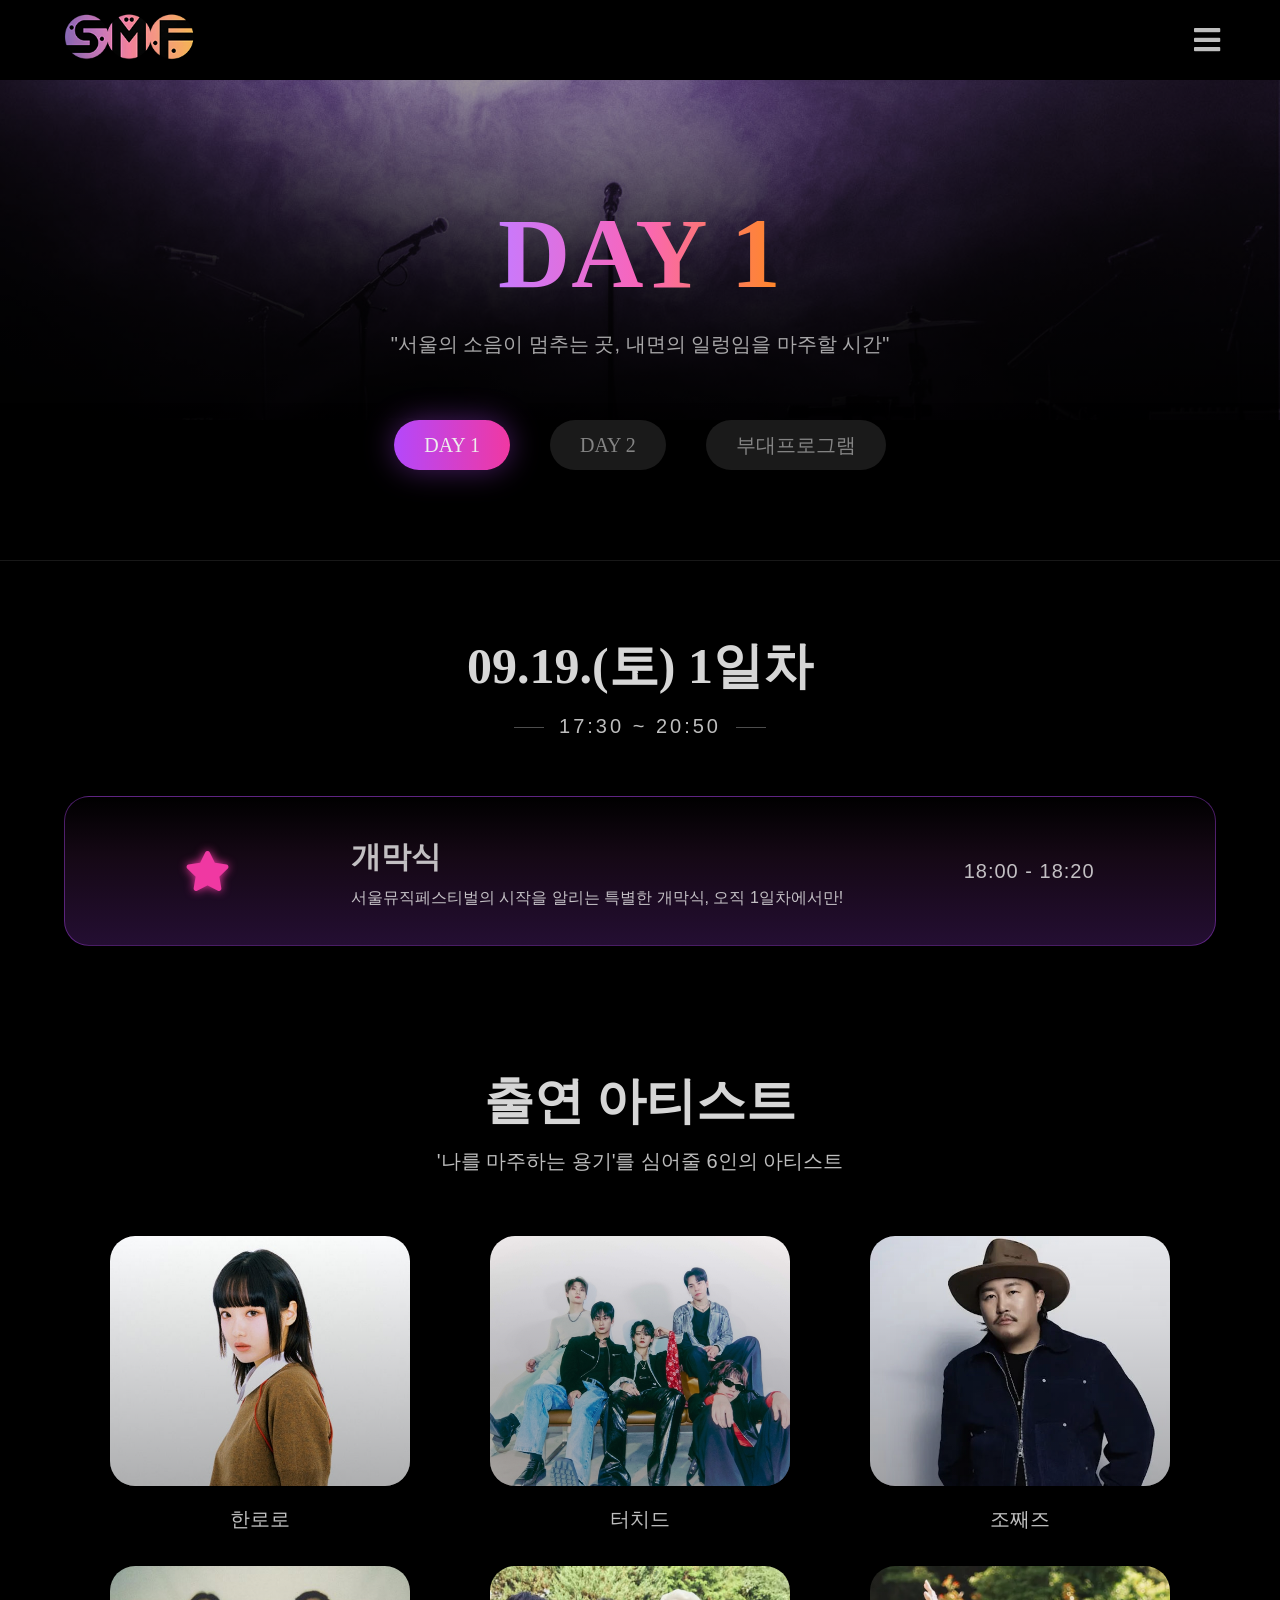
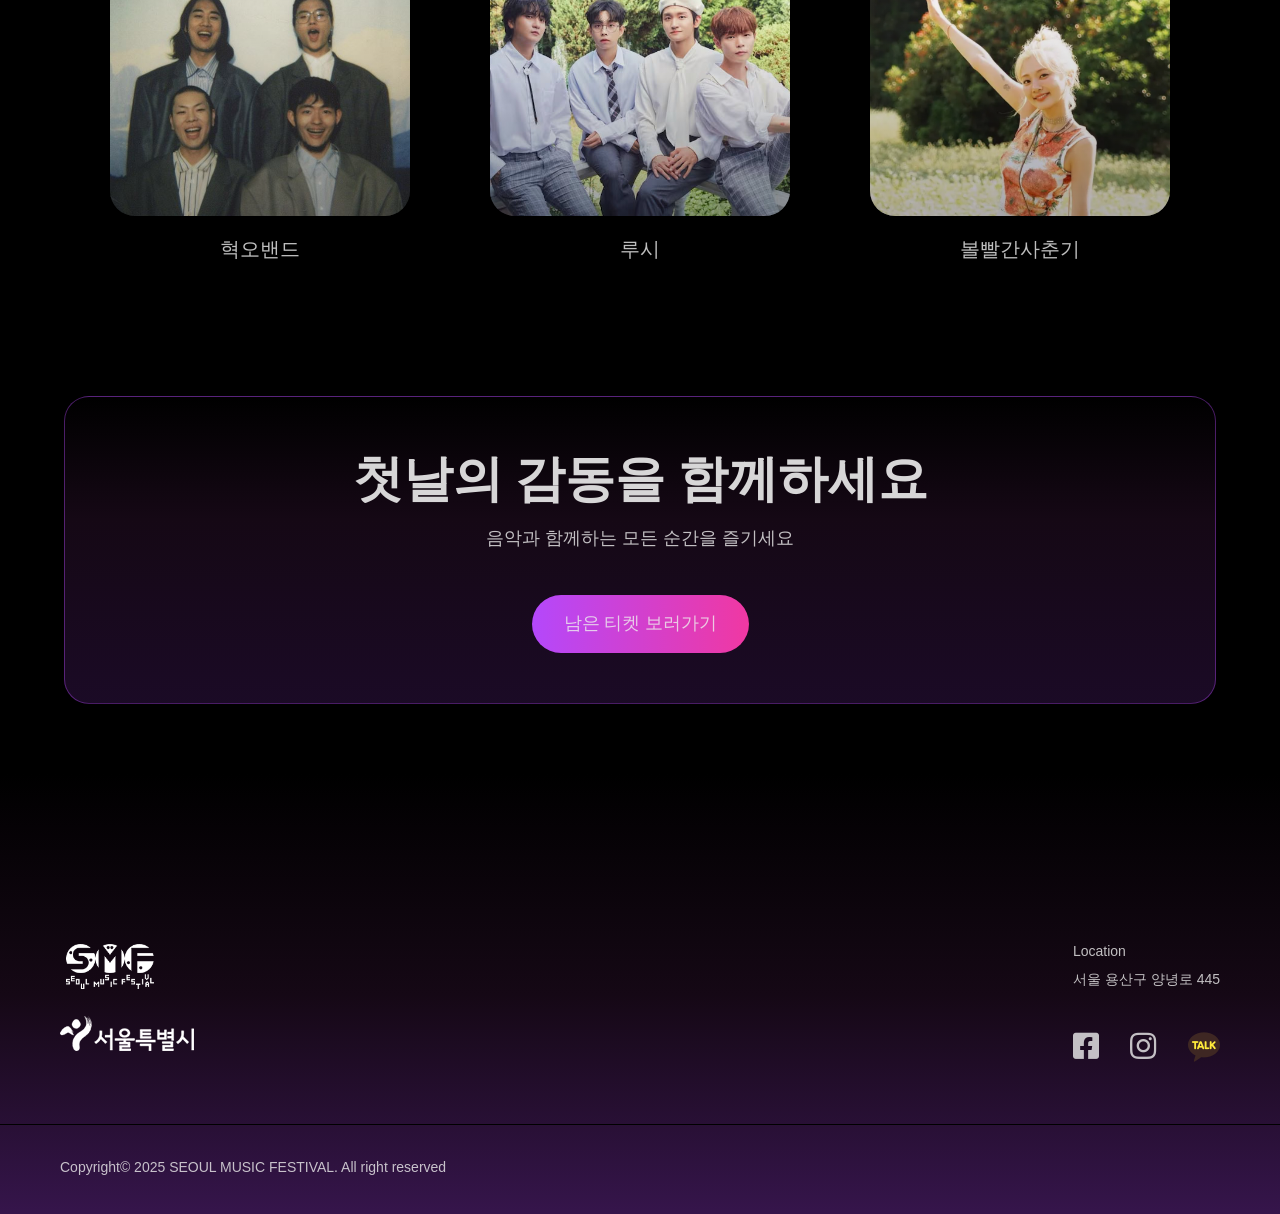
==== program.html @ 59f557ae "Add files via upload" ====
<!DOCTYPE html>
<html lang="ko">

<head>
  <meta charset="UTF-8">
  <meta name="viewport" content="width=device-width, initial-scale=1.0">
  <title>2026 SEOUL MUSIC FESTIVAL</title>
  <link rel="shortcut icon" href="images/favicon.png" type="image/x-icon">
  <link rel="stylesheet" href="css/program.css">
  <link rel="stylesheet" href="css/program_mobile.css" media="screen and (max-width:799px)">
  <script src="js/jquery-1.12.4.min.js"></script>
  <script src="js/jquery-ui.min.js"></script>
  <script src="js/common.js"></script>
  <script src="js/program.js"></script>
</head>


<body>
  <div class="header-wrap">
    <div class="color-bg">
      <header id="header">
        <div class="header-inner">
          <h1 class="logo">
            <a href="index.html">
              <img src="images/logo.png" alt="서울뮤직페스티벌">
              <span class="blind">SEOUL MUSIC FESTIVAL</span>
            </a>
          </h1>

          <nav class="gnb">
            <ul>
              <li>
                <a href="#">SMF 소개</a>
                <div class="sub">
                  <ul>
                    <li>
                      <a href="#">행사개요</a>
                      <a href="#">일정표</a>
                      <a href="#">SITEMAP</a>
                      <a href="#">오시는 길</a>
                    </li>
                  </ul>
                </div>
              </li>
              <li>
                <a href="#">라인업</a>
                <div class="sub">
                  <ul>
                    <li>
                      <a href="#">라인업</a>
                    </li>
                  </ul>
                </div>
              </li>
              <li>
                <a href="#">프로그램</a>
                <div class="sub">
                  <ul>
                    <li>
                      <a href="program.html#day1">DAY 1</a>
                      <a href="program.html#day2">DAY 2</a>
                      <a href="program.html#program">부대프로그램</a>
                    </li>
                  </ul>
                </div>
              </li>
              <li>
                <a href="#">갤러리</a>
                <div class="sub">
                  <ul>
                    <li>
                      <a href="#">서울뮤직페스티벌 2025</a>
                      <a href="#">서울뮤직페스티벌 2024</a>
                      <a href="#">서울뮤직페스티벌 2023</a>
                      <a href="#">서울뮤직페스티벌 2022</a>
                      <a href="#">서울뮤직페스티벌 2019</a>
                    </li>
                  </ul>
                </div>
              </li>
              <li>
                <a href="#">커뮤니티</a>
                <div class="sub">
                  <ul>
                    <li>
                      <a href="#">공지사항</a>
                      <a href="#">문의하기</a>
                      <a href="#">FAQ</a>
                    </li>
                  </ul>
                </div>
              </li>
            </ul>
          </nav>

          <button class="btn-menu">
            <i class="fas fa-bars">
              <span class="blind">전체보기 아이콘</span>
            </i>
            <i class="fas fa-times">
              <span class="blind">전체보기 취소 아이콘</span>
            </i>
          </button>
        </div>
      </header>

      <div class="text-box">
        <b>DAY 1</b>
        <p>"서울의 소음이 멈추는 곳, 내면의 일렁임을 마주할 시간"</p>
      </div>
    </div>
  </div>

  <main id="main">
    <div class="main-inner">
      <div class="tab">
        <div class="tab-menu">
          <ul class="menu">
            <li>
              <a href="#day1">DAY 1</a>
            </li>
            <li>
              <a href="#day2">DAY 2</a>
            </li>
            <li>
              <a href="#program">부대프로그램</a>
            </li>
          </ul>
        </div>

        <div class="tab-content">

          <div class="tab-item active" id="day1">
            <div class="content-time">
              <b class="total-date">09.19.(토) 1일차</b>
              <p class="total-time">17:30 ~ 20:50</p>
            </div>

            <div class="opening-ceremony">
              <i class="fas fa-star">
                <span class="blind">강조하는 별 아이콘</span>
              </i>
              <div class="text-box">
                <b>개막식</b>
                <p>서울뮤직페스티벌의 시작을 알리는 특별한 개막식,
                  오직 1일차에서만!
                </p>
              </div>

              <p class="event-time">18:00 - 18:20</p>
            </div>

            <div class="cast-section">
              <b>출연 아티스트</b>
              <p>'나를 마주하는 용기'를 심어줄 6인의 아티스트</p>
              <ul class="cast-list">
                <li>
                  <img src="images/day1-1.jpg" alt="한로로 이미지">
                  <div class="color-bg"></div>
                  <p>한로로</p>
                </li>

                <li>
                  <img src="images/day1-2.jpg" alt="터치드 이미지">
                  <div class="color-bg"></div>
                  <p>터치드</p>
                </li>

                <li>
                  <img src="images/day1-3.jpg" alt="조째즈 이미지">
                  <div class="color-bg"></div>
                  <p>조째즈</p>
                </li>

                <li>
                  <img src="images/day1-4.jpg" alt="혁오밴드 이미지">
                  <div class="color-bg"></div>
                  <p>혁오밴드</p>
                </li>

                <li>
                  <img src="images/day1-5.jpg" alt="루시 이미지">
                  <div class="color-bg"></div>
                  <p>루시</p>
                </li>

                <li>
                  <img src="images/day1-6.png" alt="볼빨간사춘기 이미지">
                  <div class="color-bg"></div>
                  <p>볼빨간사춘기</p>
                </li>
              </ul>
            </div>

            <div class="btn-wrap">
              <b>첫날의 감동을 함께하세요</b>
              <p>음악과 함께하는 모든 순간을 즐기세요</p>
              <a href="#" class="buy-btn">남은 티켓 보러가기</a>
            </div>
          </div>


          <div class="tab-item" id="day2">
            <div class="content-time">
              <b>09.20.(일) 2일차</b>
              <p class="total-time">17:30 ~ 20:50</p>
            </div>

            <div class="cast-section">
              <b>출연 아티스트</b>
              <p>'우리가 만드는 평화'를 함께할 6인의 아티스트</p>
              <ul class="cast-list">
                <li>
                  <img src="images/day2-1.jpg" alt="유다빈밴드 이미지">
                  <div class="color-bg"></div>
                  <p>유다빈밴드</p>
                </li>

                <li>
                  <img src="images/day2-2.jpg" alt="범진 이미지">
                  <div class="color-bg"></div>
                  <p>범진</p>
                </li>

                <li>
                  <img src="images/day2-3.jpg" alt="권진아 이미지">
                  <div class="color-bg"></div>
                  <p>권진아</p>
                </li>

                <li>
                  <img src="images/day2-4.jpg" alt="오존 이미지">
                  <div class="color-bg"></div>
                  <p>오존</p>
                </li>

                <li>
                  <img src="images/day2-5.jpg" alt="이적 이미지">
                  <div class="color-bg"></div>
                  <p>이적</p>
                </li>

                <li>
                  <img src="images/day2-6.jpg" alt="악동뮤지션 이미지">
                  <div class="color-bg"></div>
                  <p>악동뮤지션</p>
                </li>
              </ul>
            </div>

            <div class="btn-wrap">
              <b>마지막 날의 열기를 느껴보세요</b>
              <p>잊지 못할 추억을 만들어드립니다</p>
              <a href="#" class="buy-btn">남은 티켓 보러가기</a>
            </div>
          </div>


          <div class="tab-item" id="program">
            <div class="content-header">
              <b>09.19.(토) - 09.20.(일)</b>
              <p class="total-time">12:00 ~ 18:00</p>
            </div>

            <div class="program-gallery">
              <!-- <div class="program-poster">
                <img src="program-main.jpg" alt="부대프로그램 전체 안내 이미지">
              </div>
              <p class="img-caption">* 현장 상황에 따라 프로그램이 변경될 수 있습니다.</p>
            </div> -->
            </div>

          </div>
        </div>
      </div>
    </div>
  </main>

  <footer id="footer">
    <div class="footer-up">
      <div class="footer-inner">
        <div class="footer-left">
          <a href="#"><img src="images/footer-logo-1.png" alt="서울뮤직페스티벌 로고"></a>
          <a href="#"><img src="images/footer-logo-2.png" alt="서울특별시 로고"></a>
        </div>

        <div class="footer-right">
          <address>Location <br><br> 서울 용산구 양녕로 445</address>
          <div class="sns-wrap">
            <a href="#" class="fab fa-facebook-square">
              <span class="blind">페이스북 아이콘</span>
            </a>
            <a href="#" class="fab fa-instagram">
              <span class="blind">인스타그램 아이콘</span>
            </a>
            <a href="#" class="kakao">
              <img src="images/footer-kakao.png" alt="카카오톡 로고">
            </a>
          </div>
        </div>
      </div>
    </div>

    <div class="footer-down">
      <div class="footer-inner">
        <p class="copy">Copyright&copy; 2025 SEOUL MUSIC FESTIVAL. All right reserved</p>
      </div>
    </div>
  </footer>
</body>

</html>
---- css/program.css ----
@charset "utf-8";
@import url("common.css");

/* header */
#header {
  position: fixed;
}

.header-wrap {
  height: 420px;
  margin-top: 80px;
  background: url(../images/program-visual.jpg) no-repeat center / cover;
}

.header-wrap .color-bg {
  height: 100%;
  background-image: linear-gradient(to bottom, hsla(0, 0%, 0%, 0.4), hsla(0, 0%, 0%));
}

.header-wrap .text-box {
  display: flex;
  align-items: center;
  justify-content: center;
  flex-direction: column;
  height: 90%;

  line-height: 1.5;
  font-size: 14px;
}

.header-wrap .text-box b {
  font-size: 100px;
  font-family: BaseB;
  letter-spacing: 1px;

  background: linear-gradient(to right, #c77aff, #f965ba, #ff8824);
  background-clip: text;
  color: transparent;
}

.header-wrap .text-box p {
  font-size: 20px;
  color: hsla(0, 0%, 93%, 0.7);
}


/* main */

/* tab */
.tab-menu {
  position: sticky;
  top: 60px;
  z-index: 2;
  padding-bottom: 20px;

  background: hsl(0, 0%, 0%);
  box-shadow: 0 5px 15px hsla(0, 0%, 0%, 0.502);
}

.tab .menu {
  display: flex;
  justify-content: center;
  gap: 40px;
  margin-top: -80px;
}

.tab .menu li a {
  display: block;
  padding: 15px 30px;

  font-size: 20px;
  font-family: BaseB;
  color: hsla(0, 0%, 93%, 0.5);
  border-radius: 25px;
  background: hsla(0, 0%, 100%, 0.1);
  transition: all 0.2s ease;
}

.tab .menu li a.on {
  color: hsla(0, 0%, 93%, 1);
  background: linear-gradient(to right, #b448fb, #f038a2);
  box-shadow: 0 0 30px hsla(276, 96%, 63%, 0.4);
}

.tab .menu li a:hover {
  color: hsla(0, 0%, 93%, 1);
  background: hsla(0, 0%, 100%, 0.2);
}

.tab .menu li a:hover.on {
  background: linear-gradient(to right, #b448fb, #f038a2);
}

.tab-content {
  margin: 70px 0;
  padding-top: 80px;
  border-top: 1px solid hsla(0, 0%, 93%, 0.1);
}

/* tab-content 공통요소 */
#day1 .cast-section,
#day1 .btn-wrap,
#day2 .cast-section {
  margin-top: 130px;
}

#day1 .content-time,
#day1 .cast-section,
#day2 .content-time,
#day2 .cast-section,
#day1 .btn-wrap,
#day2 .btn-wrap,
#program .content-header {
  display: flex;
  flex-direction: column;
  align-items: center;
  gap: 15px;
}

#day1 .content-time .total-date,
#day1 .cast-section b,
#day2 .content-time b,
#day2 .cast-section b,
#program .content-header b,
#day1 .btn-wrap b,
#day2 .btn-wrap b {
  font-size: 50px;
  font-family: BaseB;
  color: hsla(0, 0%, 93%, 0.9);
}

#day1 .content-time .total-time,
#day1 .cast-section p,
#day2 .content-time .total-time,
#day2 .cast-section p,
#program .content-header .total-time {
  position: relative;
  padding: 10px 20px 0 20px;

  font-size: 20px;
}

#day1 .cast-section .cast-list,
#day2 .cast-section .cast-list {
  display: flex;
  flex-wrap: wrap;
  justify-content: center;
  gap: 80px;
}

#day1 .cast-section .cast-list li,
#day2 .cast-section .cast-list li {
  position: relative;
  width: 300px;
  height: 250px;
}

#day1 .cast-section .cast-list img,
#day2 .cast-section .cast-list img {
  width: 100%;
  height: 100%;

  border-radius: 25px;
  object-fit: cover;
}

#day1 .cast-section .cast-list .color-bg,
#day2 .cast-section .cast-list .color-bg {
  position: absolute;
  top: 0;
  left: 0;
  width: 100%;
  height: 100%;

  border-radius: 25px;
  background-image: linear-gradient(to bottom, hsla(0, 0%, 0%, 0) 0%, hsla(0, 0%, 0%, 0.3) 100%);
  opacity: 1;
  transition: all 0.3s;
}

#day1 .cast-section .cast-list li:hover .color-bg,
#day2 .cast-section .cast-list li:hover .color-bg {
  opacity: 0;
}

#day1 .cast-section p,
#day2 .cast-section p {
  margin-bottom: 50px;
}

#day1 .cast-section .cast-list p,
#day2 .cast-section .cast-list p {
  margin-top: 10px;
  font-family: BaseB;
  text-align: center;
}

#day1 .btn-wrap,
#day2 .btn-wrap {
  width: 90%;
  margin: auto;
  margin-top: 180px;
  padding: 50px;
  line-height: 1.3;

  border: solid 1px hsla(276, 96%, 63%, 0.4);
  border-radius: 25px;
  background: linear-gradient(to top, hsla(276, 96%, 63%, 0.15) 0%, #150815 60%, #000 100%);
}

#day1 .btn-wrap .buy-btn,
#day2 .btn-wrap .buy-btn {
  margin-top: 30px;
  padding: 17px 32px;
  border: none;
  background: linear-gradient(to right, #b448fb, #f038a2);
}

#day1 .content-time .total-time,
#day2 .content-time .total-time,
#program .content-header .total-time {
  letter-spacing: 3px;
}

#day1 .content-time .total-time::before,
#day1 .content-time .total-time::after,
#day2 .content-time .total-time::before,
#day2 .content-time .total-time::after,
#program .content-header .total-time::before,
#program .content-header .total-time::after {
  position: absolute;
  content: '';
  top: 70%;
  width: 30px;
  height: 1px;
  background: rgba(255, 255, 255, 0.3);
}

#day1 .content-time .total-time::before,
#day2 .content-time .total-time::before,
#program .content-header .total-time::before {
  left: -25px;
}

#day1 .content-time .total-time::after,
#day2 .content-time .total-time::after,
#program .content-header .total-time::after {
  right: -25px;
}


/* day1 */
#day1 .opening-ceremony {
  display: flex;
  align-items: center;
  justify-content: space-evenly;
  width: 90%;
  height: auto;
  min-height: 150px;
  margin: auto;
  margin-top: 60px;

  border: solid 1px hsla(276, 96%, 63%, 0.4);
  border-radius: 25px;
  background: linear-gradient(to top, hsla(276, 96%, 63%, 0.2) 0%, #150815 60%, #000 100%);
}

#day1 .opening-ceremony .fa-star {
  font-size: 40px;
  color: #f038a2;
  filter: drop-shadow(0 0 5px #f038a2);
}

#day1 .opening-ceremony .text-box {
  margin-right: 200px;
  font-size: 16px;
  line-height: 1.8;
}

#day1 .opening-ceremony .text-box b {
  font-size: 30px;
}

#day1 .opening-ceremony .event-time {
  font-size: 20px;
  letter-spacing: 1px;
}

/* day2 */
#day2 .content-time {
  margin-bottom: 120px;
}

/* tab-item */
.tab-item {
  display: none;
}

.tab-item.active {
  display: block;
}

/* btn-wrap */
.btn-wrap {
  animation: buy-btn 0.8s infinite alternate;
}


@keyframes buy-btn {
  to {
    border: 1px solid hsla(276, 96%, 63%, 0.6);
    box-shadow: 0 0 30px hsla(276, 96%, 63%, 0.4);
    transform: scale(1.05);
  }
}


/* footer */
#footer {
  background: linear-gradient(to top, hsla(276, 96%, 63%, 0.3) 0%, #150815 50%, #000000 100%);
}


@media screen and (min-width:780px) and (max-width:1280px) {

  /* 공통요소 */
  [class$=inner] {
    width: 100%;
  }

  [class$=btn]:hover {
    box-shadow: none;
    transform: none;
  }

  /* header */
  #header .header-inner {
    padding: 0 60px;
  }

  #header .gnb>ul {
    display: none;
    flex-direction: column;

    position: fixed;
    top: 80px;
    left: 0;
    width: 100%;
    height: calc(100vh - 60px);
    overflow-y: auto;
    background-color: hsla(0, 0%, 93%, 0.95);
    color: #333;
  }

  #header.shrink .gnb>ul {
    top: 60px;
  }

  #header .gnb>ul::-webkit-scrollbar {
    width: 2px;
  }

  #header .gnb>ul::-webkit-scrollbar-thumb {
    background: hsla(0, 0%, 20%, 0.4);
    border-radius: 25px;
  }

  #header .gnb>ul>li {
    width: 100%;
    text-align: left;
  }

  #header .gnb>ul>li>a {
    padding: 35px 0;
    padding-left: 50px;
  }

  #header .gnb>ul>li:hover>a {
    color: #333;
  }

  #header .sub {
    position: static;
    top: 80px;
    left: 0;
    width: 100%;
  }

  #header .sub ul li {
    width: 100%;
    border-radius: 0;
    background-color: #fff;
  }

  #header .sub ul li a {
    padding: 25px 0;
    padding-left: 50px;
    font-size: 16px;
  }

  #header .sub ul li a:last-child:hover {
    border-radius: 0;
  }

  #header .btn-menu {
    display: block;
    background-color: transparent;
    font-size: 30px;
    color: hsla(0, 0%, 93%, 0.8);
    cursor: pointer;
  }

  #header .btn-menu .fa-bars {
    display: block;
  }

  #header .btn-menu .fa-times {
    display: none;
  }

  #header .btn-menu.active .fa-bars {
    display: none;
  }

  #header .btn-menu.active .fa-times {
    display: block;
  }

  /* tab-menu */
  .tab-menu {
    top: 80px;
  }

  body.scrolled .tab-menu {
    top: 60px;
  }

  /* day1 */
  #day1 .opening-ceremony .text-box {
    margin-right: 0;
  }

  #day1 .cast-section .cast-list,
  #day2 .cast-section .cast-list {
    margin: 0 30px;
  }

  /* footer */
  .footer-inner {
    padding: 0 60px;
  }

}
---- css/program_mobile.css ----
@charset "UTF-8";

[class$=inner] {
  width: 100%;
}

[class$=btn] {
  font-size: 16px;
}

[class$=btn]:hover {
  font-size: 16px;
  box-shadow: none;
  transform: none;
}

/* header */
#header {
  height: 70px;
}

#header .header-inner {
  padding: 0 30px 0 20px;
}

#header .logo {
  width: 110px;
}

#header .logo a {
  display: block;
}

#header .logo a img {
  width: 100%;
  height: 70px;
}

#header .gnb>ul {
  display: none;
  flex-direction: column;

  position: fixed;
  top: 70px;
  left: 0;
  width: 100%;
  height: calc(100vh - 60px);
  overflow-y: auto;
  background-color: hsla(0, 0%, 93%, 0.95);
  color: #333;
}

#header.shrink .gnb>ul {
  top: 60px;
}

#header .gnb>ul::-webkit-scrollbar {
  width: 2px;
}

#header .gnb>ul::-webkit-scrollbar-thumb {
  background: hsla(0, 0%, 20%, 0.4);
  border-radius: 10px;
}

#header .gnb>ul>li {
  width: 100%;
  text-align: left;
}

#header .gnb>ul>li>a {
  padding: 35px 0;
  padding-left: 30px;
}

#header .gnb>ul>li:hover>a {
  color: #333;
}

#header .sub {
  display: none;

  position: static;
  top: 70px;
  left: 0;
  width: 100%;
}

#header .sub ul li {
  width: 100%;
  border-radius: 0;
  background-color: #fff;
}

#header .sub ul li a {
  padding: 25px 0;
  padding-left: 30px;
  font-size: 16px;
}

#header .sub ul li a:last-child:hover {
  border-radius: 0;
}

#header .btn-menu {
  display: block;

  background-color: transparent;
  font-size: 30px;
  color: hsla(0, 0%, 93%, 0.8);
  cursor: pointer;
}

#header .btn-menu .fa-bars {
  display: block;
}

#header .btn-menu .fa-times {
  display: none;
}

#header .btn-menu.active .fa-bars {
  display: none;
}

#header .btn-menu.active .fa-times {
  display: block;
}

.header-wrap .text-box {
  margin-top: -20px;
}

.header-wrap .text-box b {
  font-size: 13vw;
}

.header-wrap .text-box p {
  font-size: 3.4vw;
}


/* tab */
.tab-menu {
  top: 70px;
}

body.scrolled .tab-menu {
  top: 60px;
}

.tab .menu {
  gap: 10px;
  margin-top: -110px;
  padding: 0 3px;

  white-space: nowrap;
}

.tab .menu li a {
  padding: 10px 20px;
  font-size: 14px;
}

.tab-content {
  margin: 50px 0;
  padding-top: 70px;
}

/* tab-content 공통요소 */
#day1 .cast-section,
#day1 .btn-wrap,
#day2 .cast-section {
  margin-top: 80px;
}

#day1 .content-time .total-date,
#day1 .cast-section b,
#day2 .content-time b,
#day2 .cast-section b,
#program .content-header b,
#day1 .btn-wrap b,
#day2 .btn-wrap b {
  font-size: 6.5vw;
}

#day1 .btn-wrap,
#day2 .btn-wrap {
  padding: 25px;
  margin-top: 130px;
}

#day1 .btn-wrap b,
#day2 .btn-wrap b {
  font-size: 5.5vw;
  white-space: nowrap;
}

#day1 .btn-wrap .buy-btn,
#day2 .btn-wrap .buy-btn {
  margin-top: 10px;
}

#day1 .content-time .total-time,
#day1 .cast-section p,
#day2 .content-time .total-time,
#day2 .cast-section p,
#program .content-header .total-time,
#day1 .btn-wrap p,
#day2 .btn-wrap p {
  font-size: 3vw;
}

#day1 .cast-section p,
#day2 .cast-section p {
  margin-bottom: 25px;
}

#day1 .cast-section .cast-list,
#day2 .cast-section .cast-list {
  width: 80%;
  margin: 0 15px;
}

/* day1 */
#day1 .opening-ceremony {
  flex-direction: column;
  height: 250px;
  margin-top: 40px;
  padding: 10px 0;
}

#day1 .opening-ceremony i {
  font-size: 6vw;
}

#day1 .opening-ceremony .text-box {
  margin-right: 0;
  font-size: 2.6vw;
  text-align: center;
}

#day1 .opening-ceremony .text-box b {
  font-size: 5vw;
}

#day1 .opening-ceremony .text-box p {
  margin-top: 5px;
}

#day1 .opening-ceremony .event-time {
  font-size: 3.5vw;
}



/* footer */
#footer {
  padding-top: 0;
}

.footer-inner {
  padding: 0 30px;
}

/* footer-up */
.footer-up {
  height: 250px;
}

.footer-up .footer-left img {
  width: 90px;
}

.footer-up .footer-left a:first-child img {
  width: 70px;
}

.footer-up .footer-right address {
  margin-top: 25px;
  font-size: 12px;
}

.footer-up .sns-wrap {
  margin-top: 20px;
}

.footer-up .sns-wrap a {
  font-size: 25px;
}

.footer-up .sns-wrap a img {
  width: 28px;
}

/* footer-down */
.footer-down {
  height: 55px;
}

.footer-down .copy {
  padding-top: 20px;
  font-size: 12px;
}
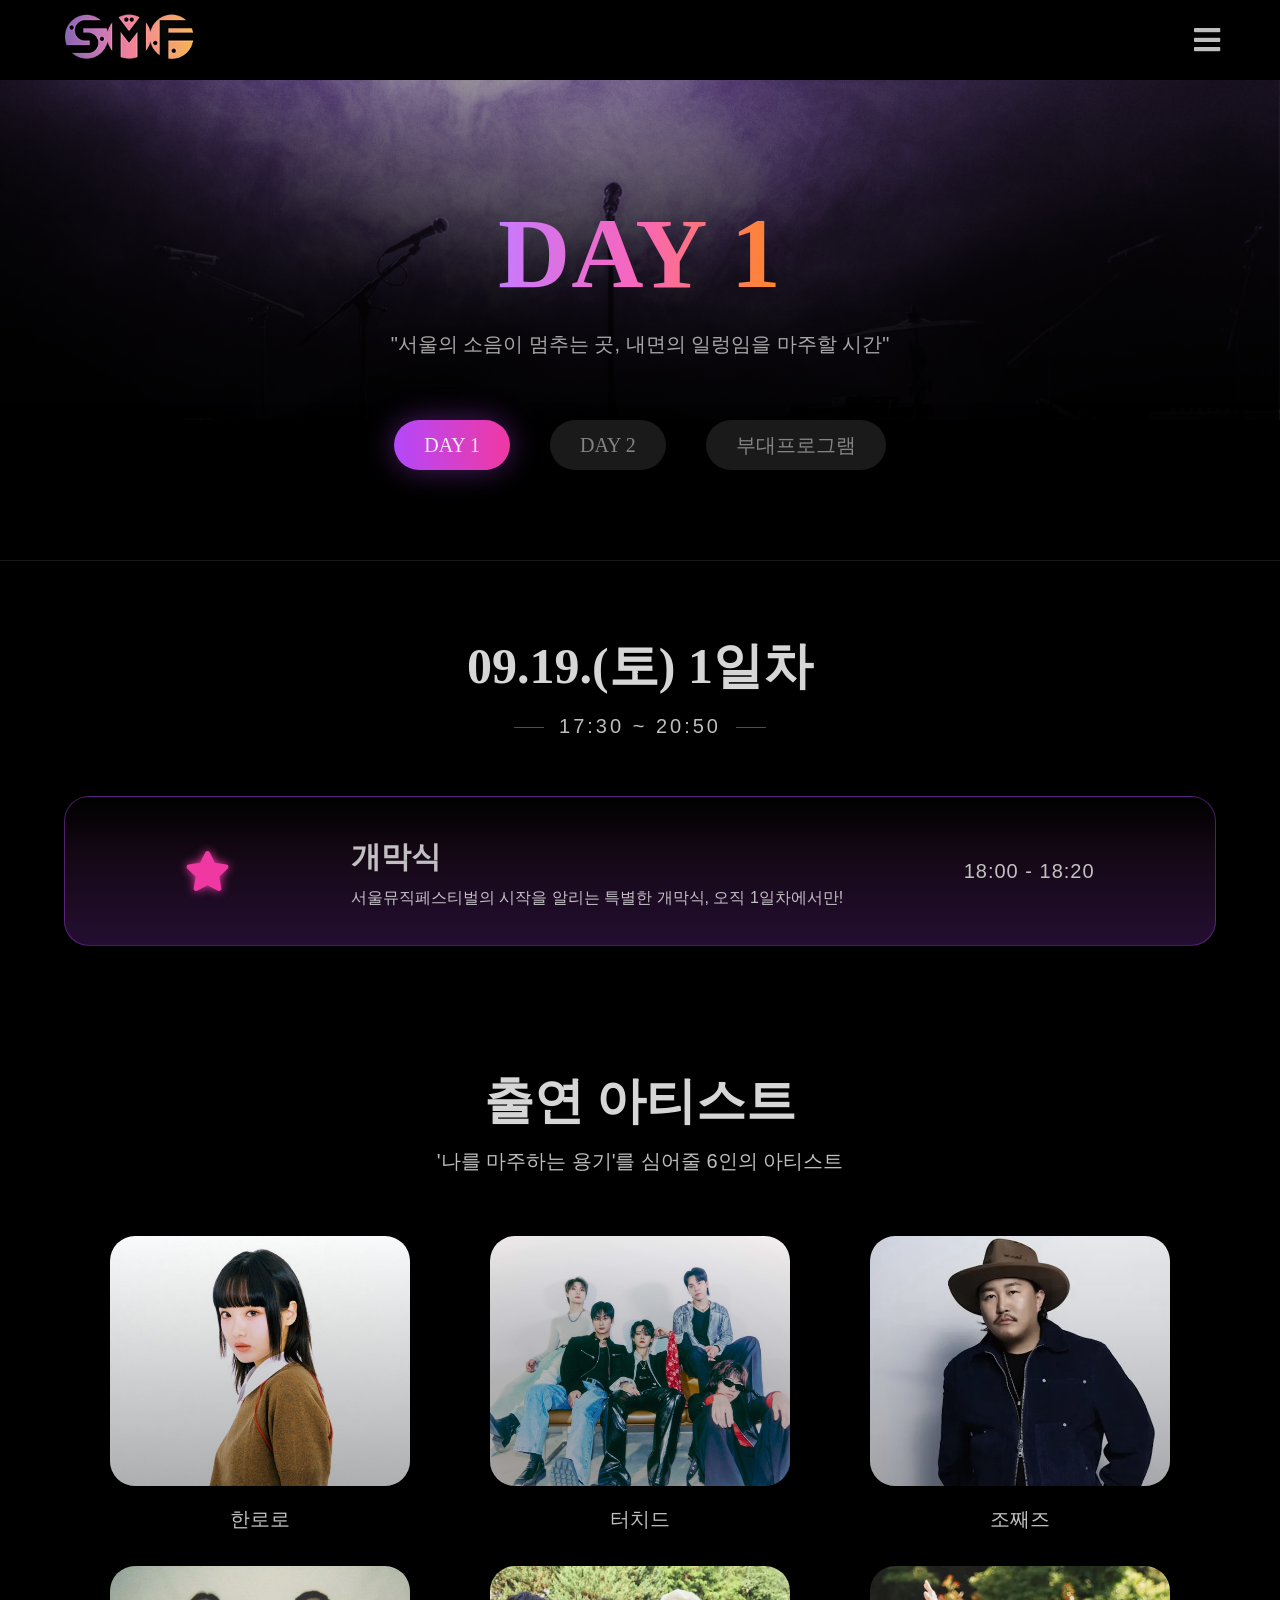
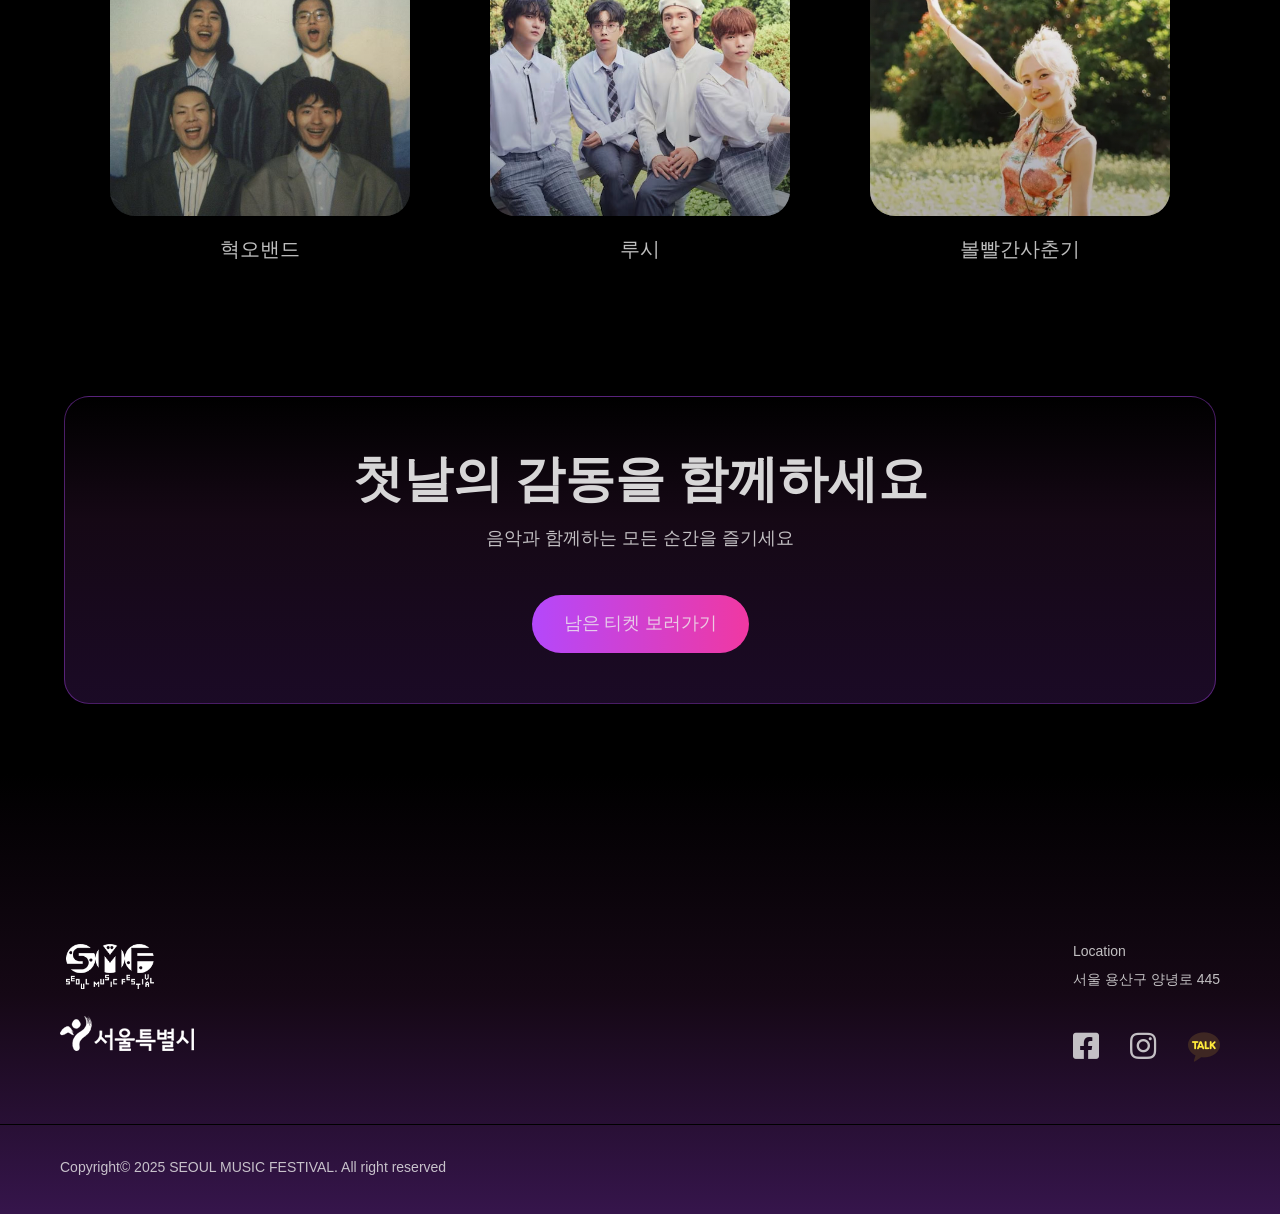
==== commit fcacb601: "Add files via upload" ====
--- a/program.html
+++ b/program.html
@@ -155,37 +155,37 @@
               <p>'나를 마주하는 용기'를 심어줄 6인의 아티스트</p>
               <ul class="cast-list">
                 <li>
-                  <img src="images/day1-1.jpg" alt="한로로 이미지">
+                  <img src="images/day1-1.jpg" alt="한로로">
                   <div class="color-bg"></div>
                   <p>한로로</p>
                 </li>
 
                 <li>
-                  <img src="images/day1-2.jpg" alt="터치드 이미지">
+                  <img src="images/day1-2.jpg" alt="터치드">
                   <div class="color-bg"></div>
                   <p>터치드</p>
                 </li>
 
                 <li>
-                  <img src="images/day1-3.jpg" alt="조째즈 이미지">
+                  <img src="images/day1-3.jpg" alt="조째즈">
                   <div class="color-bg"></div>
                   <p>조째즈</p>
                 </li>
 
                 <li>
-                  <img src="images/day1-4.jpg" alt="혁오밴드 이미지">
+                  <img src="images/day1-4.jpg" alt="혁오밴드">
                   <div class="color-bg"></div>
                   <p>혁오밴드</p>
                 </li>
 
                 <li>
-                  <img src="images/day1-5.jpg" alt="루시 이미지">
+                  <img src="images/day1-5.jpg" alt="루시">
                   <div class="color-bg"></div>
                   <p>루시</p>
                 </li>
 
                 <li>
-                  <img src="images/day1-6.png" alt="볼빨간사춘기 이미지">
+                  <img src="images/day1-6.jpg" alt="볼빨간사춘기">
                   <div class="color-bg"></div>
                   <p>볼빨간사춘기</p>
                 </li>
@@ -211,37 +211,37 @@
               <p>'우리가 만드는 평화'를 함께할 6인의 아티스트</p>
               <ul class="cast-list">
                 <li>
-                  <img src="images/day2-1.jpg" alt="유다빈밴드 이미지">
+                  <img src="images/day2-1.jpg" alt="유다빈밴드">
                   <div class="color-bg"></div>
                   <p>유다빈밴드</p>
                 </li>
 
                 <li>
-                  <img src="images/day2-2.jpg" alt="범진 이미지">
+                  <img src="images/day2-2.jpg" alt="범진">
                   <div class="color-bg"></div>
                   <p>범진</p>
                 </li>
 
                 <li>
-                  <img src="images/day2-3.jpg" alt="권진아 이미지">
+                  <img src="images/day2-3.jpg" alt="권진아">
                   <div class="color-bg"></div>
                   <p>권진아</p>
                 </li>
 
                 <li>
-                  <img src="images/day2-4.jpg" alt="오존 이미지">
+                  <img src="images/day2-4.jpg" alt="오존">
                   <div class="color-bg"></div>
                   <p>오존</p>
                 </li>
 
                 <li>
-                  <img src="images/day2-5.jpg" alt="이적 이미지">
+                  <img src="images/day2-5.jpg" alt="이적">
                   <div class="color-bg"></div>
                   <p>이적</p>
                 </li>
 
                 <li>
-                  <img src="images/day2-6.jpg" alt="악동뮤지션 이미지">
+                  <img src="images/day2-6.jpg" alt="악동뮤지션">
                   <div class="color-bg"></div>
                   <p>악동뮤지션</p>
                 </li>
